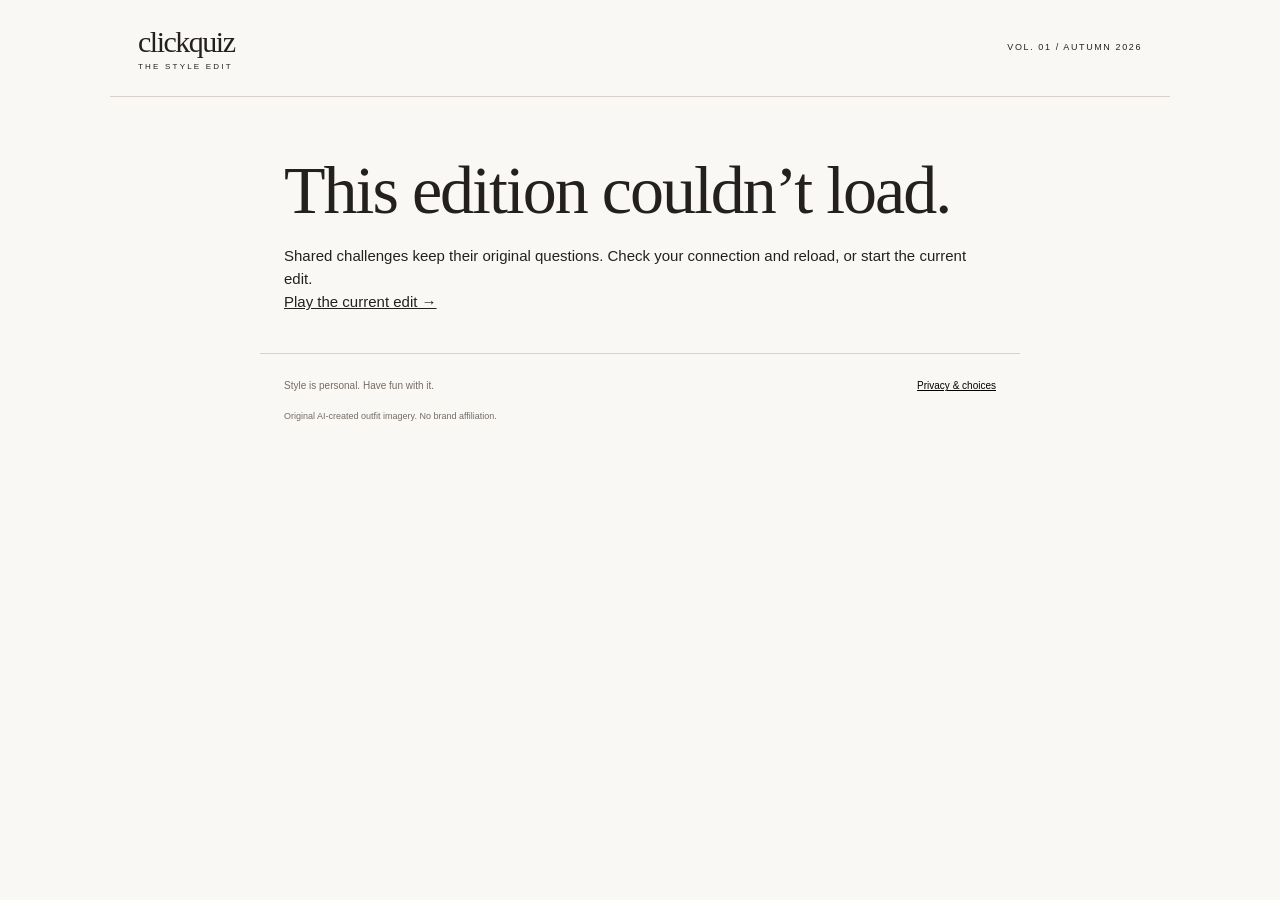
==== shopping/index.html @ 19827baa "Add fashion gameplay and version-pinned sharing" ====
<!doctype html><html lang="en"><head><meta charset="utf-8"><meta name="viewport" content="width=device-width,initial-scale=1"><meta name="theme-color" content="#faf8f5"><title>Style Match · Click Quiz</title><meta name="description" content="Ten outfit choices. Your taste, their taste. Find out how closely your style matches a friend."><meta property="og:title" content="Would we wear the same thing? · Style Match"><meta property="og:description" content="Pick your favourite looks. Compare your style. Send a friend your challenge."><meta property="og:image" content="https://www.click-quiz.com/shopping/images/look-01.webp"><link rel="icon" href="/shopping/icon.svg"><link rel="stylesheet" href="/shopping/style.css"><script src="/shopping/app.js" defer></script></head><body><header><a class="brand" href="/shopping/">clickquiz<span>THE STYLE EDIT</span></a><span class="edition">VOL. 01 / AUTUMN 2026</span></header><main id="app" tabindex="-1"><section class="intro"><p class="eyebrow">YOUR TASTE. THEIR TASTE.</p><h1>Would we wear<br>the <em>same thing?</em></h1><p class="lead">Ten outfit choices. Go with your instinct.<br>Then find your style match.</p><div class="hero"><img src="/shopping/images/look-01.webp" alt="Two ways to dress: charcoal tailoring and a flowing floral dress"><span class="hero-label">THIS / THAT</span></div><p class="facts">10 looks to choose · About a minute · No account</p><button class="primary" id="start" disabled>Getting the looks ready…</button><p class="fine">No right answers. Just your taste.</p><p id="load-status" role="status"></p><aside class="ad-slot" aria-label="Advertisement placeholder"><span class="ad-label">ADVERTISEMENT · PREVIEW</span><div class="ad-frame"><strong>Banner space</strong><span>300 × 250</span><small>Preview only · ads aren’t active</small></div></aside></section></main><footer><span>Style is personal. Have fun with it.</span><button id="privacy-open">Privacy & choices</button><small>Original AI-created outfit imagery. No brand affiliation.</small></footer><dialog id="privacy"><form method="dialog"><button class="close" aria-label="Close privacy settings">×</button></form><h2>Your game. Your choice.</h2><p>The quiz works without analytics. With your permission, we send your quiz version, answers, campaign tags, and share actions to our Supabase database. A random attempt ID links these events; we don’t ask for your name or email.</p><p>When you choose to share, the link includes your ten outfit selections and a random challenge code. Anyone with it can see those selections. Friend comparison works without analytics. If a friend allows analytics, we can count their arrival and play. A share action does not prove someone played.</p><p>Your choice and optional unfinished attempt stay in this browser tab. If you allow analytics, a random browser ID remembers your first completed vote for this edition, so replays in this browser do not add crowd votes. Clearing browser storage or changing devices can count again; the sample is not verified unique people. If you first allow analytics after answering a question, measurement begins with your next new quiz, without inventing past exposures. Declining clears our saved attempt and stops future analytics; it does not erase events already sent. Hosting and database providers may process connection information in service logs.</p><p>No advertising tags are enabled in this edition. Quiz attempts and their events are automatically deleted after 90 days. Aggregate reports may be kept longer.</p><div class="privacy-actions"><button id="decline">Play without analytics</button><button class="primary" id="allow">Allow quiz analytics</button></div><p id="privacy-status" role="status"></p></dialog><noscript>This quiz needs JavaScript enabled.</noscript></body></html>
---- shopping/style.css ----
:root{color-scheme:light;--ink:#24201e;--paper:#faf8f5;--wine:#702e43;--line:#d8d0ca}*{box-sizing:border-box}body{margin:0;background:var(--paper);color:var(--ink);font:15px/1.55 Arial,sans-serif}button,a,input{-webkit-tap-highlight-color:transparent}button{font:inherit;cursor:pointer}a{color:inherit}header{max-width:1060px;margin:auto;padding:25px 28px;border-bottom:1px solid var(--line);display:flex;justify-content:space-between;align-items:center}.brand{font:30px Georgia,serif;text-decoration:none;letter-spacing:-1.5px}.brand span{display:block;font:8px Arial,sans-serif;letter-spacing:2.2px;margin-top:3px}.edition,.eyebrow,.progress-label,.facts,.ad-label{font-size:10px;letter-spacing:1.6px}.edition{font-size:9px}main{max-width:760px;padding:30px 24px 0;margin:auto;outline:none}.intro,.result{text-align:center}h1,h2,h3,p{margin:0}h1{font:normal clamp(42px,7vw,68px)/1.04 Georgia,serif;letter-spacing:-2px;margin:14px 0 18px}h1 em{font-weight:normal;color:var(--wine)}h2{font:normal 34px/1.1 Georgia,serif;letter-spacing:-.7px;margin:24px 0 12px}h3{font:normal 25px Georgia,serif}.lead{color:#625950;font-size:15px}.hero{position:relative;margin:26px 0 20px}.hero img{display:block;width:100%;height:auto}.hero-label{position:absolute;bottom:15px;left:50%;transform:translateX(-50%);background:var(--paper);padding:8px 15px;font-size:10px;letter-spacing:2px;white-space:nowrap}.facts{letter-spacing:.4px;margin:12px 0 20px}.primary,.secondary{display:block;width:100%;padding:16px 20px;border:1px solid var(--ink);border-radius:0;font-size:13px;letter-spacing:.4px;background:var(--ink);color:white;margin:12px 0}.secondary{background:transparent;color:var(--ink)}button:disabled{cursor:default}.primary:disabled{opacity:.5}button:focus-visible,a:focus-visible{outline:3px solid var(--wine);outline-offset:4px}.fine{color:#756b64;font-size:11px;margin:12px 0}.progress-label{display:flex;justify-content:space-between}.progress{height:2px;background:var(--line);margin:12px 0 24px}.progress span{height:100%;display:block;background:var(--wine)}.prompt{color:#71665e;font-size:13px;margin-bottom:22px}.options{display:grid;grid-template-columns:1fr 1fr;gap:12px}.option{background:none;border:1px solid transparent;color:var(--ink);padding:0;text-align:left;position:relative}.outfit{display:block;width:100%;aspect-ratio:3/4;overflow:hidden;background:#eae5de}.outfit img{display:block;width:200%;max-width:none;height:100%;object-fit:fill}.outfit.right img{transform:translateX(-50%)}.option strong{display:block;font-size:12px;font-weight:normal;padding:13px 7px 10px}.letter{float:left;margin-right:9px;font-size:10px;color:var(--wine)}.option.selected{border-color:var(--wine)}.option.selected strong{background:var(--wine);color:white}.option.selected .letter{color:white}.option:not(.selected):disabled{opacity:.7}.selection-note{font-size:12px;text-align:center;padding:16px 0 0;color:var(--wine)}.ad-slot{text-align:center;margin:35px auto;color:#817870;max-width:300px}.ad-label{display:block;font-size:8px;letter-spacing:1.3px;margin-bottom:8px}.ad-frame{width:300px;max-width:100%;height:250px;border:1px solid var(--line);background:repeating-linear-gradient(135deg,#f2efea,#f2efea 1px,#f7f4ef 1px,#f7f4ef 9px);display:flex;flex-direction:column;align-items:center;justify-content:center;gap:7px}.ad-frame strong{font:22px Georgia,serif}.ad-frame small{font-size:10px}.ad-frame span{font-size:12px}footer{max-width:760px;margin:40px auto 0;padding:24px;border-top:1px solid var(--line);display:flex;justify-content:space-between;flex-wrap:wrap;gap:16px;font-size:10px;color:#756b64}footer button{padding:0;border:0;background:none;font-size:10px;text-decoration:underline}footer small{width:100%;font-size:9px}dialog{background:var(--paper);border:1px solid var(--line);max-width:460px;width:calc(100% - 32px);padding:26px;color:var(--ink)}dialog::backdrop{background:#24201e77}dialog h2{margin-top:10px}dialog p{font-size:12px;margin:15px 0}.close{float:right;border:0;background:none;font-size:25px}.privacy-actions button{width:100%;padding:13px;border:1px solid var(--ink)}.match-number{font:normal 88px Georgia,serif;color:var(--wine);line-height:1.1;margin:20px 0 5px}.match-number span{font-size:30px}.result-box{padding:26px 18px;border:1px solid var(--line);margin:24px 0}.result-box p{margin:12px 0;font-size:13px}.share-fallback{width:100%;padding:13px;border:1px solid var(--line);background:white;font-size:12px}.review{text-align:left;margin:32px 0}.review-row{display:grid;grid-template-columns:60px 1fr;gap:15px;padding:12px 0;border-bottom:1px solid var(--line);align-items:center}.review-row p{font-size:11px;color:#71665e}.review-row strong{font-size:12px;font-weight:normal}.review-row .outfit{width:60px}.trend-edit{text-align:left;border-top:1px solid var(--line);padding:22px 0;font-size:12px}.trend-edit p{margin:15px 0}.trend-edit a{text-underline-offset:3px}.challenge-note{background:#efe7e7;padding:13px;font-size:12px;margin-bottom:18px}.crowd-list{padding:0;list-style:none;text-align:left;font-size:12px}.crowd-list li{padding:9px 0;border-bottom:1px solid var(--line)}@media(min-width:760px){main{padding-top:44px}.intro .hero{max-width:620px;margin:28px auto 22px}.intro .primary{max-width:430px;margin:16px auto}.options{gap:20px}.option strong{font-size:15px;padding:17px}.outfit{max-height:470px}.result .primary,.result .secondary{max-width:500px;margin:12px auto}}@media(max-width:360px){header{padding:20px 16px}main{padding:25px 10px 0}.edition{font-size:8px;letter-spacing:.5px}h1{font-size:42px}h2{font-size:29px}.options{gap:7px}.option strong{font-size:11px;padding:10px 5px}.ad-slot{margin-left:auto;margin-right:auto}}

.preview-notice{text-align:center;padding:9px 12px;background:#efe6df;color:#702e43;font-size:11px;letter-spacing:.6px}
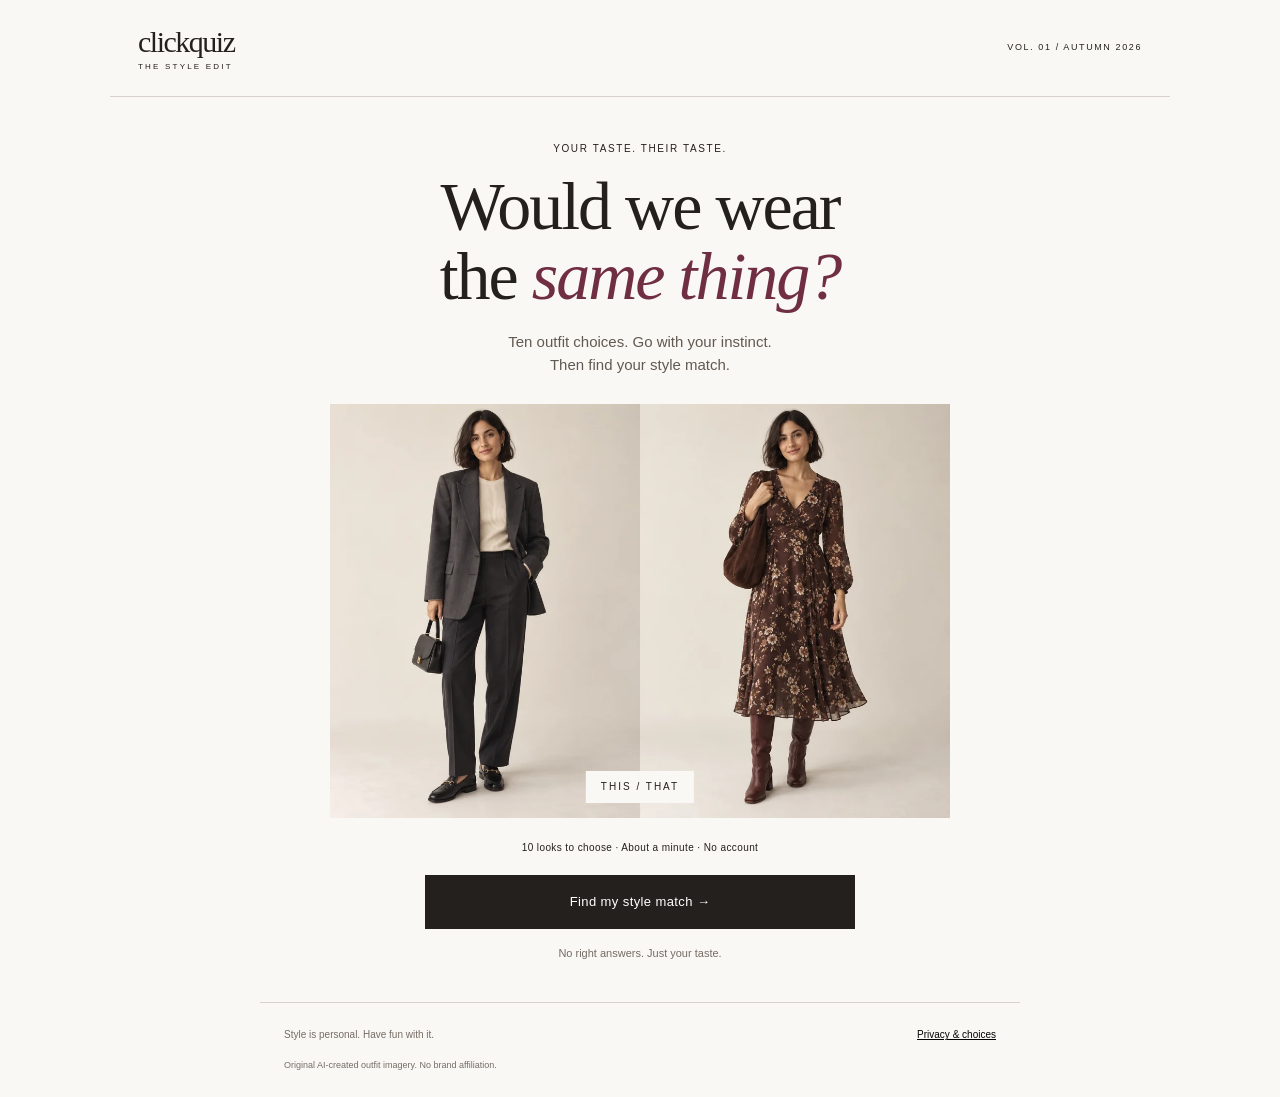
==== commit 622643d6: "Remove all fashion ad placeholders for traffic-first launch" ====
--- a/shopping/index.html
+++ b/shopping/index.html
@@ -1 +1 @@
-<!doctype html><html lang="en"><head><meta charset="utf-8"><meta name="viewport" content="width=device-width,initial-scale=1"><meta name="theme-color" content="#faf8f5"><title>Style Match · Click Quiz</title><meta name="description" content="Ten outfit choices. Your taste, their taste. Find out how closely your style matches a friend."><meta property="og:title" content="Would we wear the same thing? · Style Match"><meta property="og:description" content="Pick your favourite looks. Compare your style. Send a friend your challenge."><meta property="og:image" content="https://www.click-quiz.com/shopping/images/look-01.webp"><link rel="icon" href="/shopping/icon.svg"><link rel="stylesheet" href="/shopping/style.css"><script src="/shopping/app.js" defer></script></head><body><header><a class="brand" href="/shopping/">clickquiz<span>THE STYLE EDIT</span></a><span class="edition">VOL. 01 / AUTUMN 2026</span></header><main id="app" tabindex="-1"><section class="intro"><p class="eyebrow">YOUR TASTE. THEIR TASTE.</p><h1>Would we wear<br>the <em>same thing?</em></h1><p class="lead">Ten outfit choices. Go with your instinct.<br>Then find your style match.</p><div class="hero"><img src="/shopping/images/look-01.webp" alt="Two ways to dress: charcoal tailoring and a flowing floral dress"><span class="hero-label">THIS / THAT</span></div><p class="facts">10 looks to choose · About a minute · No account</p><button class="primary" id="start" disabled>Getting the looks ready…</button><p class="fine">No right answers. Just your taste.</p><p id="load-status" role="status"></p><aside class="ad-slot" aria-label="Advertisement placeholder"><span class="ad-label">ADVERTISEMENT · PREVIEW</span><div class="ad-frame"><strong>Banner space</strong><span>300 × 250</span><small>Preview only · ads aren’t active</small></div></aside></section></main><footer><span>Style is personal. Have fun with it.</span><button id="privacy-open">Privacy & choices</button><small>Original AI-created outfit imagery. No brand affiliation.</small></footer><dialog id="privacy"><form method="dialog"><button class="close" aria-label="Close privacy settings">×</button></form><h2>Your game. Your choice.</h2><p>The quiz works without analytics. With your permission, we send your quiz version, answers, campaign tags, and share actions to our Supabase database. A random attempt ID links these events; we don’t ask for your name or email.</p><p>When you choose to share, the link includes your ten outfit selections and a random challenge code. Anyone with it can see those selections. Friend comparison works without analytics. If a friend allows analytics, we can count their arrival and play. A share action does not prove someone played.</p><p>Your choice and optional unfinished attempt stay in this browser tab. If you allow analytics, a random browser ID remembers your first completed vote for this edition, so replays in this browser do not add crowd votes. Clearing browser storage or changing devices can count again; the sample is not verified unique people. If you first allow analytics after answering a question, measurement begins with your next new quiz, without inventing past exposures. Declining clears our saved attempt and stops future analytics; it does not erase events already sent. Hosting and database providers may process connection information in service logs.</p><p>No advertising tags are enabled in this edition. Quiz attempts and their events are automatically deleted after 90 days. Aggregate reports may be kept longer.</p><div class="privacy-actions"><button id="decline">Play without analytics</button><button class="primary" id="allow">Allow quiz analytics</button></div><p id="privacy-status" role="status"></p></dialog><noscript>This quiz needs JavaScript enabled.</noscript></body></html>+<!doctype html><html lang="en"><head><meta charset="utf-8"><meta name="viewport" content="width=device-width,initial-scale=1"><meta name="theme-color" content="#faf8f5"><title>Style Match · Click Quiz</title><meta name="description" content="Ten outfit choices. Your taste, their taste. Find out how closely your style matches a friend."><meta property="og:title" content="Would we wear the same thing? · Style Match"><meta property="og:description" content="Pick your favourite looks. Compare your style. Send a friend your challenge."><meta property="og:image" content="https://www.click-quiz.com/shopping/images/look-01.webp"><link rel="icon" href="/shopping/icon.svg"><link rel="stylesheet" href="/shopping/style.css"><script src="/shopping/app.js" defer></script></head><body><header><a class="brand" href="/shopping/">clickquiz<span>THE STYLE EDIT</span></a><span class="edition">VOL. 01 / AUTUMN 2026</span></header><main id="app" tabindex="-1"><section class="intro"><p class="eyebrow">YOUR TASTE. THEIR TASTE.</p><h1>Would we wear<br>the <em>same thing?</em></h1><p class="lead">Ten outfit choices. Go with your instinct.<br>Then find your style match.</p><div class="hero"><img src="/shopping/images/look-01.webp" alt="Two ways to dress: charcoal tailoring and a flowing floral dress"><span class="hero-label">THIS / THAT</span></div><p class="facts">10 looks to choose · About a minute · No account</p><button class="primary" id="start" disabled>Getting the looks ready…</button><p class="fine">No right answers. Just your taste.</p><p id="load-status" role="status"></p></section></main><footer><span>Style is personal. Have fun with it.</span><button id="privacy-open">Privacy & choices</button><small>Original AI-created outfit imagery. No brand affiliation.</small></footer><dialog id="privacy"><form method="dialog"><button class="close" aria-label="Close privacy settings">×</button></form><h2>Your game. Your choice.</h2><p>The quiz works without analytics. With your permission, we send your quiz version, answers, campaign tags, and share actions to our Supabase database. A random attempt ID links these events; we don’t ask for your name or email.</p><p>When you choose to share, the link includes your ten outfit selections and a random challenge code. Anyone with it can see those selections. Friend comparison works without analytics. If a friend allows analytics, we can count their arrival and play. A share action does not prove someone played.</p><p>Your choice and optional unfinished attempt stay in this browser tab. If you allow analytics, a random browser ID remembers your first completed vote for this edition, so replays in this browser do not add crowd votes. Clearing browser storage or changing devices can count again; the sample is not verified unique people. If you first allow analytics after answering a question, measurement begins with your next new quiz, without inventing past exposures. Declining clears our saved attempt and stops future analytics; it does not erase events already sent. Hosting and database providers may process connection information in service logs.</p><p>No advertising tags are enabled in this edition. Quiz attempts and their events are automatically deleted after 90 days. Aggregate reports may be kept longer.</p><div class="privacy-actions"><button id="decline">Play without analytics</button><button class="primary" id="allow">Allow quiz analytics</button></div><p id="privacy-status" role="status"></p></dialog><noscript>This quiz needs JavaScript enabled.</noscript></body></html>
--- a/shopping/style.css
+++ b/shopping/style.css
@@ -1,3 +1,3 @@
-:root{color-scheme:light;--ink:#24201e;--paper:#faf8f5;--wine:#702e43;--line:#d8d0ca}*{box-sizing:border-box}body{margin:0;background:var(--paper);color:var(--ink);font:15px/1.55 Arial,sans-serif}button,a,input{-webkit-tap-highlight-color:transparent}button{font:inherit;cursor:pointer}a{color:inherit}header{max-width:1060px;margin:auto;padding:25px 28px;border-bottom:1px solid var(--line);display:flex;justify-content:space-between;align-items:center}.brand{font:30px Georgia,serif;text-decoration:none;letter-spacing:-1.5px}.brand span{display:block;font:8px Arial,sans-serif;letter-spacing:2.2px;margin-top:3px}.edition,.eyebrow,.progress-label,.facts,.ad-label{font-size:10px;letter-spacing:1.6px}.edition{font-size:9px}main{max-width:760px;padding:30px 24px 0;margin:auto;outline:none}.intro,.result{text-align:center}h1,h2,h3,p{margin:0}h1{font:normal clamp(42px,7vw,68px)/1.04 Georgia,serif;letter-spacing:-2px;margin:14px 0 18px}h1 em{font-weight:normal;color:var(--wine)}h2{font:normal 34px/1.1 Georgia,serif;letter-spacing:-.7px;margin:24px 0 12px}h3{font:normal 25px Georgia,serif}.lead{color:#625950;font-size:15px}.hero{position:relative;margin:26px 0 20px}.hero img{display:block;width:100%;height:auto}.hero-label{position:absolute;bottom:15px;left:50%;transform:translateX(-50%);background:var(--paper);padding:8px 15px;font-size:10px;letter-spacing:2px;white-space:nowrap}.facts{letter-spacing:.4px;margin:12px 0 20px}.primary,.secondary{display:block;width:100%;padding:16px 20px;border:1px solid var(--ink);border-radius:0;font-size:13px;letter-spacing:.4px;background:var(--ink);color:white;margin:12px 0}.secondary{background:transparent;color:var(--ink)}button:disabled{cursor:default}.primary:disabled{opacity:.5}button:focus-visible,a:focus-visible{outline:3px solid var(--wine);outline-offset:4px}.fine{color:#756b64;font-size:11px;margin:12px 0}.progress-label{display:flex;justify-content:space-between}.progress{height:2px;background:var(--line);margin:12px 0 24px}.progress span{height:100%;display:block;background:var(--wine)}.prompt{color:#71665e;font-size:13px;margin-bottom:22px}.options{display:grid;grid-template-columns:1fr 1fr;gap:12px}.option{background:none;border:1px solid transparent;color:var(--ink);padding:0;text-align:left;position:relative}.outfit{display:block;width:100%;aspect-ratio:3/4;overflow:hidden;background:#eae5de}.outfit img{display:block;width:200%;max-width:none;height:100%;object-fit:fill}.outfit.right img{transform:translateX(-50%)}.option strong{display:block;font-size:12px;font-weight:normal;padding:13px 7px 10px}.letter{float:left;margin-right:9px;font-size:10px;color:var(--wine)}.option.selected{border-color:var(--wine)}.option.selected strong{background:var(--wine);color:white}.option.selected .letter{color:white}.option:not(.selected):disabled{opacity:.7}.selection-note{font-size:12px;text-align:center;padding:16px 0 0;color:var(--wine)}.ad-slot{text-align:center;margin:35px auto;color:#817870;max-width:300px}.ad-label{display:block;font-size:8px;letter-spacing:1.3px;margin-bottom:8px}.ad-frame{width:300px;max-width:100%;height:250px;border:1px solid var(--line);background:repeating-linear-gradient(135deg,#f2efea,#f2efea 1px,#f7f4ef 1px,#f7f4ef 9px);display:flex;flex-direction:column;align-items:center;justify-content:center;gap:7px}.ad-frame strong{font:22px Georgia,serif}.ad-frame small{font-size:10px}.ad-frame span{font-size:12px}footer{max-width:760px;margin:40px auto 0;padding:24px;border-top:1px solid var(--line);display:flex;justify-content:space-between;flex-wrap:wrap;gap:16px;font-size:10px;color:#756b64}footer button{padding:0;border:0;background:none;font-size:10px;text-decoration:underline}footer small{width:100%;font-size:9px}dialog{background:var(--paper);border:1px solid var(--line);max-width:460px;width:calc(100% - 32px);padding:26px;color:var(--ink)}dialog::backdrop{background:#24201e77}dialog h2{margin-top:10px}dialog p{font-size:12px;margin:15px 0}.close{float:right;border:0;background:none;font-size:25px}.privacy-actions button{width:100%;padding:13px;border:1px solid var(--ink)}.match-number{font:normal 88px Georgia,serif;color:var(--wine);line-height:1.1;margin:20px 0 5px}.match-number span{font-size:30px}.result-box{padding:26px 18px;border:1px solid var(--line);margin:24px 0}.result-box p{margin:12px 0;font-size:13px}.share-fallback{width:100%;padding:13px;border:1px solid var(--line);background:white;font-size:12px}.review{text-align:left;margin:32px 0}.review-row{display:grid;grid-template-columns:60px 1fr;gap:15px;padding:12px 0;border-bottom:1px solid var(--line);align-items:center}.review-row p{font-size:11px;color:#71665e}.review-row strong{font-size:12px;font-weight:normal}.review-row .outfit{width:60px}.trend-edit{text-align:left;border-top:1px solid var(--line);padding:22px 0;font-size:12px}.trend-edit p{margin:15px 0}.trend-edit a{text-underline-offset:3px}.challenge-note{background:#efe7e7;padding:13px;font-size:12px;margin-bottom:18px}.crowd-list{padding:0;list-style:none;text-align:left;font-size:12px}.crowd-list li{padding:9px 0;border-bottom:1px solid var(--line)}@media(min-width:760px){main{padding-top:44px}.intro .hero{max-width:620px;margin:28px auto 22px}.intro .primary{max-width:430px;margin:16px auto}.options{gap:20px}.option strong{font-size:15px;padding:17px}.outfit{max-height:470px}.result .primary,.result .secondary{max-width:500px;margin:12px auto}}@media(max-width:360px){header{padding:20px 16px}main{padding:25px 10px 0}.edition{font-size:8px;letter-spacing:.5px}h1{font-size:42px}h2{font-size:29px}.options{gap:7px}.option strong{font-size:11px;padding:10px 5px}.ad-slot{margin-left:auto;margin-right:auto}}
+:root{color-scheme:light;--ink:#24201e;--paper:#faf8f5;--wine:#702e43;--line:#d8d0ca}*{box-sizing:border-box}body{margin:0;background:var(--paper);color:var(--ink);font:15px/1.55 Arial,sans-serif}button,a,input{-webkit-tap-highlight-color:transparent}button{font:inherit;cursor:pointer}a{color:inherit}header{max-width:1060px;margin:auto;padding:25px 28px;border-bottom:1px solid var(--line);display:flex;justify-content:space-between;align-items:center}.brand{font:30px Georgia,serif;text-decoration:none;letter-spacing:-1.5px}.brand span{display:block;font:8px Arial,sans-serif;letter-spacing:2.2px;margin-top:3px}.edition,.eyebrow,.progress-label,.facts{font-size:10px;letter-spacing:1.6px}.edition{font-size:9px}main{max-width:760px;padding:30px 24px 0;margin:auto;outline:none}.intro,.result{text-align:center}h1,h2,h3,p{margin:0}h1{font:normal clamp(42px,7vw,68px)/1.04 Georgia,serif;letter-spacing:-2px;margin:14px 0 18px}h1 em{font-weight:normal;color:var(--wine)}h2{font:normal 34px/1.1 Georgia,serif;letter-spacing:-.7px;margin:24px 0 12px}h3{font:normal 25px Georgia,serif}.lead{color:#625950;font-size:15px}.hero{position:relative;margin:26px 0 20px}.hero img{display:block;width:100%;height:auto}.hero-label{position:absolute;bottom:15px;left:50%;transform:translateX(-50%);background:var(--paper);padding:8px 15px;font-size:10px;letter-spacing:2px;white-space:nowrap}.facts{letter-spacing:.4px;margin:12px 0 20px}.primary,.secondary{display:block;width:100%;padding:16px 20px;border:1px solid var(--ink);border-radius:0;font-size:13px;letter-spacing:.4px;background:var(--ink);color:white;margin:12px 0}.secondary{background:transparent;color:var(--ink)}button:disabled{cursor:default}.primary:disabled{opacity:.5}button:focus-visible,a:focus-visible{outline:3px solid var(--wine);outline-offset:4px}.fine{color:#756b64;font-size:11px;margin:12px 0}.progress-label{display:flex;justify-content:space-between}.progress{height:2px;background:var(--line);margin:12px 0 24px}.progress span{height:100%;display:block;background:var(--wine)}.prompt{color:#71665e;font-size:13px;margin-bottom:22px}.options{display:grid;grid-template-columns:1fr 1fr;gap:12px}.option{background:none;border:1px solid transparent;color:var(--ink);padding:0;text-align:left;position:relative}.outfit{display:block;width:100%;aspect-ratio:3/4;overflow:hidden;background:#eae5de}.outfit img{display:block;width:200%;max-width:none;height:100%;object-fit:fill}.outfit.right img{transform:translateX(-50%)}.option strong{display:block;font-size:12px;font-weight:normal;padding:13px 7px 10px}.letter{float:left;margin-right:9px;font-size:10px;color:var(--wine)}.option.selected{border-color:var(--wine)}.option.selected strong{background:var(--wine);color:white}.option.selected .letter{color:white}.option:not(.selected):disabled{opacity:.7}.selection-note{font-size:12px;text-align:center;padding:16px 0 0;color:var(--wine)}footer{max-width:760px;margin:40px auto 0;padding:24px;border-top:1px solid var(--line);display:flex;justify-content:space-between;flex-wrap:wrap;gap:16px;font-size:10px;color:#756b64}footer button{padding:0;border:0;background:none;font-size:10px;text-decoration:underline}footer small{width:100%;font-size:9px}dialog{background:var(--paper);border:1px solid var(--line);max-width:460px;width:calc(100% - 32px);padding:26px;color:var(--ink)}dialog::backdrop{background:#24201e77}dialog h2{margin-top:10px}dialog p{font-size:12px;margin:15px 0}.close{float:right;border:0;background:none;font-size:25px}.privacy-actions button{width:100%;padding:13px;border:1px solid var(--ink)}.match-number{font:normal 88px Georgia,serif;color:var(--wine);line-height:1.1;margin:20px 0 5px}.match-number span{font-size:30px}.result-box{padding:26px 18px;border:1px solid var(--line);margin:24px 0}.result-box p{margin:12px 0;font-size:13px}.share-fallback{width:100%;padding:13px;border:1px solid var(--line);background:white;font-size:12px}.review{text-align:left;margin:32px 0}.review-row{display:grid;grid-template-columns:60px 1fr;gap:15px;padding:12px 0;border-bottom:1px solid var(--line);align-items:center}.review-row p{font-size:11px;color:#71665e}.review-row strong{font-size:12px;font-weight:normal}.review-row .outfit{width:60px}.trend-edit{text-align:left;border-top:1px solid var(--line);padding:22px 0;font-size:12px}.trend-edit p{margin:15px 0}.trend-edit a{text-underline-offset:3px}.challenge-note{background:#efe7e7;padding:13px;font-size:12px;margin-bottom:18px}.crowd-list{padding:0;list-style:none;text-align:left;font-size:12px}.crowd-list li{padding:9px 0;border-bottom:1px solid var(--line)}@media(min-width:760px){main{padding-top:44px}.intro .hero{max-width:620px;margin:28px auto 22px}.intro .primary{max-width:430px;margin:16px auto}.options{gap:20px}.option strong{font-size:15px;padding:17px}.outfit{max-height:470px}.result .primary,.result .secondary{max-width:500px;margin:12px auto}}@media(max-width:360px){header{padding:20px 16px}main{padding:25px 10px 0}.edition{font-size:8px;letter-spacing:.5px}h1{font-size:42px}h2{font-size:29px}.options{gap:7px}.option strong{font-size:11px;padding:10px 5px}}
 
 .preview-notice{text-align:center;padding:9px 12px;background:#efe6df;color:#702e43;font-size:11px;letter-spacing:.6px}
